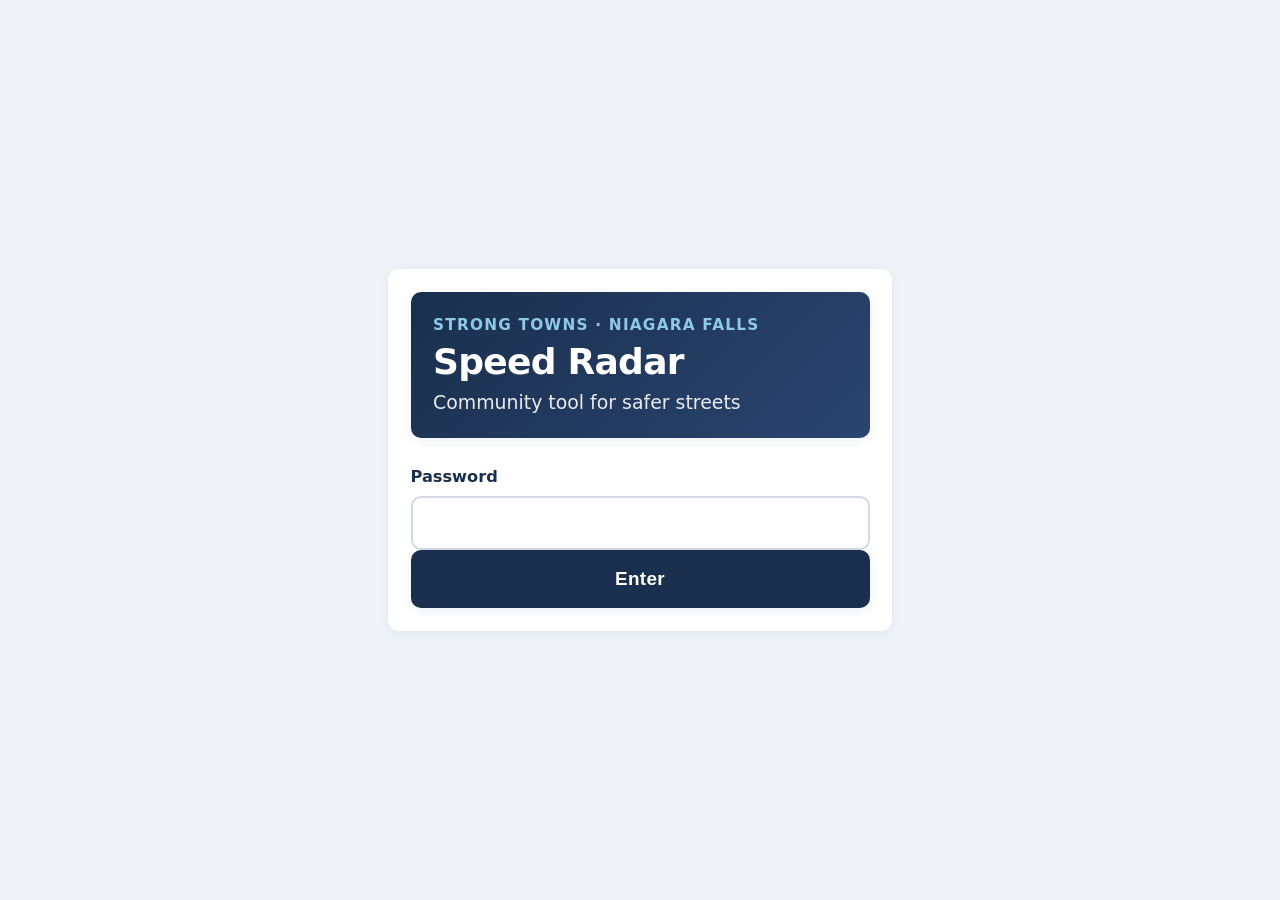
==== index.html @ 22db04b5 "Add NF speed radar tracker for volunteer field logging. Mobile-first static site with Google Sheets " ====
<!DOCTYPE html>
<html lang="en">
<head>
  <meta charset="UTF-8">
  <meta name="viewport" content="width=device-width, initial-scale=1.0">
  <title>Speed Radar · Strong Towns Niagara Falls</title>
  <link rel="icon" href="logo.png" type="image/png">
  <link rel="stylesheet" href="styles.css">
</head>
<body>
  <div id="login-overlay" class="overlay" hidden>
    <div class="overlay-card">
      <div class="site-header site-header--compact">
        <div class="brand-text">
          <p class="eyebrow">Strong Towns · Niagara Falls</p>
          <h1>Speed Radar</h1>
          <p class="tagline">Community tool for safer streets</p>
        </div>
      </div>
      <form id="login-form">
        <input type="text" name="username" autocomplete="username" tabindex="-1" aria-hidden="true" class="sr-only">
        <label for="password">Password</label>
        <input type="password" id="password" name="password" autocomplete="current-password" required>
        <p id="login-error" class="error" hidden>Incorrect password.</p>
        <button type="submit">Enter</button>
      </form>
    </div>
  </div>

  <main id="app" hidden>
    <header class="site-header site-header--tracker">
      <div class="brand-text">
        <p class="eyebrow">Strong Towns · Niagara Falls</p>
        <h1>Speed Radar</h1>
        <p class="tagline">Track vehicle speeds. Build the case for safer streets.</p>
      </div>
    </header>

    <nav class="site-nav" aria-label="Site">
      <span class="nav-current">Log speeds</span>
      <span class="nav-sep">·</span>
      <a href="results.html">Results</a>
      <span class="nav-sep">·</span>
      <a href="guide.html">How to run</a>
    </nav>

    <div class="page-content page-content--tracker">
    <form id="radar-form">
      <div class="field">
        <label for="street">Street</label>
        <input type="text" id="street" name="street" inputmode="text" autocomplete="street-address" placeholder="e.g. Main St" required>
      </div>

      <fieldset class="field">
        <legend>Direction</legend>
        <div class="segmented" role="group" aria-label="Direction">
          <button type="button" class="dir-btn" data-direction="N" aria-pressed="false">N</button>
          <button type="button" class="dir-btn" data-direction="S" aria-pressed="false">S</button>
          <button type="button" class="dir-btn" data-direction="E" aria-pressed="false">E</button>
          <button type="button" class="dir-btn" data-direction="W" aria-pressed="false">W</button>
        </div>
      </fieldset>

      <div class="field">
        <label for="speed">Speed (km/hr)</label>
        <input type="number" id="speed" name="speed" inputmode="numeric" min="1" max="250" step="1" placeholder="50" required>
      </div>

      <p id="form-error" class="error" hidden></p>
      <button type="submit" id="submit-btn">Log speed</button>
    </form>

    <section id="recent-section" class="recent-section" hidden>
      <h2>Recent readings</h2>
      <ul id="recent-list" class="recent-list"></ul>
    </section>

    <footer class="site-footer">
      <p id="status-line">Device: <span id="device-id"></span></p>
      <p id="queue-line" hidden><span id="queue-count">0</span> pending — will retry automatically</p>
      <p class="footer-credit">Strong Towns community speed radar</p>
    </footer>
    </div>
  </main>

  <script src="app.js"></script>
</body>
</html>
---- styles.css ----
*,
*::before,
*::after {
  box-sizing: border-box;
}

.sr-only {
  position: absolute;
  width: 1px;
  height: 1px;
  padding: 0;
  margin: -1px;
  overflow: hidden;
  clip: rect(0, 0, 0, 0);
  white-space: nowrap;
  border: 0;
}

:root {
  --st-navy: #1a2f4d;
  --st-navy-dark: #0f1c2e;
  --st-navy-mid: #2a4570;
  --st-accent: #8ecae6;
  --st-accent-dark: #5a9cb5;
  --bg: #f0f4f8;
  --surface: #ffffff;
  --text: #1a2f4d;
  --muted: #5c6778;
  --border: #d4dae3;
  --error: #b42318;
  --success: #1e6b3a;
  --radius: 10px;
  --shadow: 0 2px 12px rgba(26, 47, 77, 0.08);
  --page-max-width: 72rem;
  --page-padding: clamp(1rem, 3vw, 2rem);
  --content-narrow: 32rem;
}

html {
  font-size: 18px;
}

body {
  margin: 0;
  min-height: 100dvh;
  font-family: system-ui, -apple-system, "Segoe UI", Roboto, sans-serif;
  background: var(--bg);
  color: var(--text);
  line-height: 1.45;
}

h1 {
  margin: 0;
  font-size: 1.55rem;
  font-weight: 800;
  letter-spacing: -0.02em;
  line-height: 1.15;
}

.site-header h1 {
  font-size: 2rem;
}

.overlay-card {
  max-width: 28rem;
  margin: 0 auto;
  padding: 1.25rem;
}

#app,
#results-app,
#guide-app {
  max-width: var(--page-max-width);
  margin: 0 auto;
  padding: 1.25rem var(--page-padding);
}

.site-header {
  display: flex;
  align-items: center;
  gap: 1rem;
  margin: -1.25rem -1.25rem 1.5rem;
  padding: 1.25rem;
  background: linear-gradient(135deg, var(--st-navy) 0%, var(--st-navy-mid) 100%);
  color: #fff;
  border-radius: 0 0 var(--radius) var(--radius);
  box-shadow: var(--shadow);
}

.site-header--compact {
  margin: 0 0 1.5rem;
  border-radius: var(--radius);
}

.site-header--tracker,
.site-header--results,
.site-header--guide {
  margin: -1.25rem calc(-1 * var(--page-padding)) 1rem;
  padding: 1.35rem var(--page-padding);
}

.site-header--tracker h1,
.site-header--results h1,
.site-header--guide h1 {
  font-size: clamp(1.5rem, 2.5vw, 1.85rem);
}

.site-nav {
  display: flex;
  flex-wrap: wrap;
  align-items: center;
  justify-content: flex-start;
  gap: 0.5rem;
  width: 100%;
  margin: 0 0 1.25rem;
  padding: 0;
  font-size: 0.95rem;
}

.site-nav a {
  color: var(--st-navy-mid);
  font-weight: 600;
  text-decoration: none;
}

.site-nav a:hover {
  text-decoration: underline;
}

.site-nav .nav-sep {
  color: var(--muted);
}

.site-nav .nav-current {
  color: var(--muted);
  font-weight: 600;
}

.page-content {
  width: 100%;
  margin-inline: auto;
}

.page-content--tracker {
  max-width: var(--content-narrow);
}

.page-content--tracker .site-footer {
  text-align: left;
}

@media (min-width: 768px) {
  .page-content--tracker {
    max-width: 28rem;
  }
}

.page-content--prose {
  max-width: 52rem;
}

.page-content--prose .site-footer {
  text-align: left;
}

.site-footer {
  margin-top: 2.5rem;
  padding-top: 1rem;
  border-top: 1px solid var(--border);
  font-size: 0.85rem;
  color: var(--muted);
  text-align: center;
}

.site-footer a {
  color: var(--st-navy-mid);
  font-weight: 600;
  text-decoration: none;
}

.site-footer a:hover {
  text-decoration: underline;
}

.site-footer p {
  margin: 0.35rem 0;
}

.footer-credit {
  margin-top: 0.5rem;
  font-size: 0.75rem;
}

.logo-wrap {
  flex-shrink: 0;
  line-height: 0;
}

.site-header .logo-wrap {
  background: transparent;
  padding: 0;
}

.logo-wrap[hidden] {
  display: none !important;
}

.logo {
  display: block;
  width: 5.5rem;
  height: auto;
  max-height: 3.25rem;
  object-fit: contain;
}

.brand-text {
  min-width: 0;
}

.site-header .eyebrow {
  margin: 0 0 0.25rem;
  font-size: 0.85rem;
  font-weight: 700;
  letter-spacing: 0.08em;
  text-transform: uppercase;
  color: var(--st-accent);
}

.site-header .tagline {
  margin: 0.4rem 0 0;
  font-size: 1.05rem;
  line-height: 1.4;
  color: rgba(255, 255, 255, 0.9);
}

.overlay {
  position: fixed;
  inset: 0;
  align-items: center;
  justify-content: center;
  background: var(--bg);
  z-index: 100;
  padding: 1rem;
}

.overlay:not([hidden]) {
  display: flex;
}

.overlay[hidden],
main[hidden] {
  display: none !important;
}

.overlay-card {
  width: 100%;
  background: var(--surface);
  border-radius: var(--radius);
  box-shadow: var(--shadow);
  padding: 1.25rem;
}

.field {
  margin-bottom: 1.25rem;
}

label,
legend {
  display: block;
  font-weight: 700;
  font-size: 0.9rem;
  color: var(--st-navy);
  margin-bottom: 0.4rem;
}

fieldset {
  border: none;
  margin: 0;
  padding: 0;
}

input[type="text"],
input[type="number"],
input[type="password"] {
  width: 100%;
  padding: 0.75rem 0.9rem;
  font-size: 1.1rem;
  border: 2px solid var(--border);
  border-radius: var(--radius);
  background: var(--surface);
  color: var(--text);
}

input::placeholder {
  color: #9aa3b0;
}

input:focus {
  outline: 2px solid var(--st-accent-dark);
  outline-offset: 1px;
  border-color: var(--st-navy-mid);
}

.segmented {
  display: grid;
  grid-template-columns: repeat(4, 1fr);
  gap: 0.5rem;
}

.dir-btn {
  display: flex;
  align-items: center;
  justify-content: center;
  min-height: 3rem;
  margin: 0;
  font-size: 1.2rem;
  font-weight: 700;
  border: 2px solid var(--border);
  border-radius: var(--radius);
  background: var(--surface);
  cursor: pointer;
  user-select: none;
  color: var(--st-navy);
  font-family: inherit;
}

.dir-btn.active {
  background: var(--st-accent);
  border-color: var(--st-accent-dark);
  color: var(--st-navy-dark);
}

.dir-btn:focus-visible {
  outline: 2px solid var(--st-accent-dark);
  outline-offset: 2px;
}

button[type="submit"] {
  width: 100%;
  min-height: 3.25rem;
  font-size: 1.05rem;
  font-weight: 700;
  letter-spacing: 0.02em;
  color: #fff;
  background: var(--st-navy);
  border: none;
  border-radius: var(--radius);
  cursor: pointer;
  box-shadow: var(--shadow);
}

button[type="submit"]:hover {
  background: var(--st-navy-dark);
}

button[type="submit"]:disabled {
  opacity: 0.6;
  cursor: not-allowed;
}

button.success {
  background: var(--success);
}

.error {
  color: var(--error);
  font-size: 0.9rem;
  margin: 0.5rem 0;
}

footer {
  margin-top: 2rem;
  padding-top: 1rem;
  border-top: 1px solid var(--border);
  font-size: 0.8rem;
  color: var(--muted);
}

footer p {
  margin: 0.25rem 0;
}

#radar-form {
  background: var(--surface);
  padding: 1.15rem;
  border-radius: var(--radius);
  box-shadow: var(--shadow);
}

#queue-line {
  color: var(--st-accent-dark);
}

.recent-section {
  margin-top: 1.75rem;
  padding-top: 1.25rem;
  border-top: 1px solid var(--border);
}

.recent-section h2 {
  margin: 0 0 0.75rem;
  font-size: 0.85rem;
  font-weight: 700;
  letter-spacing: 0.06em;
  text-transform: uppercase;
  color: var(--muted);
}

.recent-list {
  list-style: none;
  margin: 0;
  padding: 0;
}

.recent-list li {
  display: flex;
  justify-content: space-between;
  gap: 0.75rem;
  padding: 0.65rem 0.75rem;
  margin-bottom: 0.35rem;
  background: var(--surface);
  border-radius: 8px;
  border-left: 3px solid var(--st-accent-dark);
  font-size: 0.95rem;
  box-shadow: 0 1px 4px rgba(26, 47, 77, 0.05);
}

.recent-list li:last-child {
  margin-bottom: 0;
}

.recent-main {
  font-weight: 600;
  color: var(--st-navy);
}

.recent-meta {
  color: var(--muted);
  font-size: 0.8rem;
  white-space: nowrap;
}
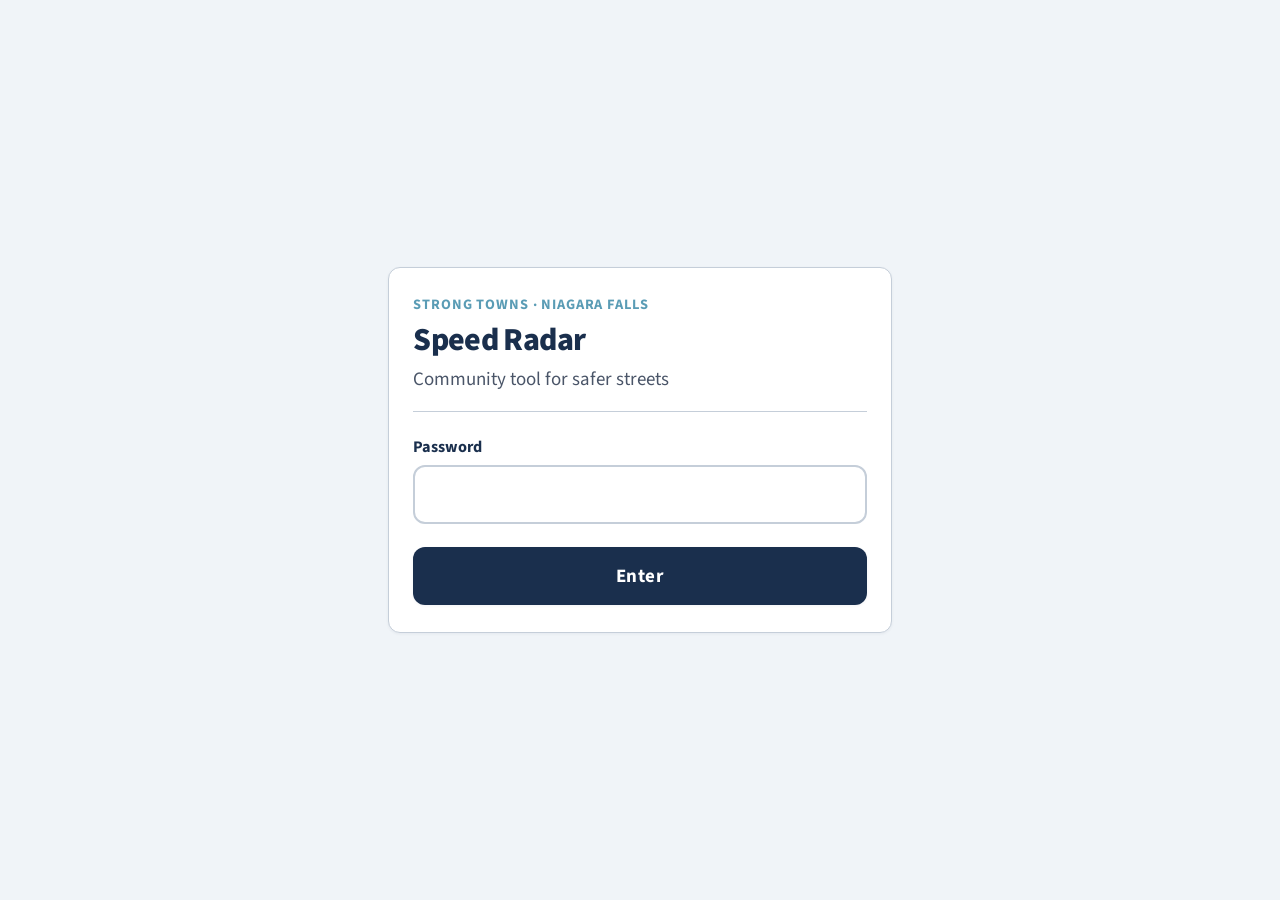
==== commit c0def91f: "Polish site chrome for AODA publish while keeping Strong Towns colours. Add sticky nav, accessibilit" ====
--- a/index.html
+++ b/index.html
@@ -5,83 +5,98 @@
   <meta name="viewport" content="width=device-width, initial-scale=1.0">
   <title>Speed Radar · Strong Towns Niagara Falls</title>
   <link rel="icon" href="logo.png" type="image/png">
+  <link rel="preconnect" href="https://fonts.googleapis.com">
+  <link rel="preconnect" href="https://fonts.gstatic.com" crossorigin>
+  <link href="https://fonts.googleapis.com/css2?family=Source+Sans+3:wght@400;600;700;800&display=swap" rel="stylesheet">
   <link rel="stylesheet" href="styles.css">
 </head>
 <body>
+  <a class="skip-link" href="#main-content">Skip to main content</a>
+
   <div id="login-overlay" class="overlay" hidden>
     <div class="overlay-card">
-      <div class="site-header site-header--compact">
-        <div class="brand-text">
-          <p class="eyebrow">Strong Towns · Niagara Falls</p>
-          <h1>Speed Radar</h1>
-          <p class="tagline">Community tool for safer streets</p>
-        </div>
+      <div class="page-hero">
+        <p class="eyebrow">Strong Towns · Niagara Falls</p>
+        <h1>Speed Radar</h1>
+        <p class="tagline">Community tool for safer streets</p>
       </div>
       <form id="login-form">
         <input type="text" name="username" autocomplete="username" tabindex="-1" aria-hidden="true" class="sr-only">
-        <label for="password">Password</label>
-        <input type="password" id="password" name="password" autocomplete="current-password" required>
-        <p id="login-error" class="error" hidden>Incorrect password.</p>
+        <div class="field">
+          <label for="password">Password</label>
+          <input type="password" id="password" name="password" autocomplete="current-password" required aria-describedby="login-error">
+        </div>
+        <p id="login-error" class="error" role="alert" hidden>Incorrect password.</p>
         <button type="submit">Enter</button>
       </form>
     </div>
   </div>
 
-  <main id="app" hidden>
-    <header class="site-header site-header--tracker">
-      <div class="brand-text">
+  <div id="app" hidden>
+    <header class="top-nav">
+      <a class="top-nav-brand" href="index.html">
+        <span class="brand-mark" aria-hidden="true">ST</span>
+        <span class="brand-name">Strong Towns <span class="brand-place">Niagara Falls</span></span>
+      </a>
+      <nav class="top-nav-links" aria-label="Site">
+        <span class="nav-current" aria-current="page">Log speeds</span>
+        <a href="results.html">Results</a>
+        <a href="guide.html">How to run</a>
+        <a class="top-nav-cta" href="results.html">View results</a>
+      </nav>
+    </header>
+
+    <main id="main-content" class="page-shell" tabindex="-1">
+      <header class="page-hero">
         <p class="eyebrow">Strong Towns · Niagara Falls</p>
         <h1>Speed Radar</h1>
         <p class="tagline">Track vehicle speeds. Build the case for safer streets.</p>
+      </header>
+
+      <div class="page-content page-content--tracker">
+        <form id="radar-form" novalidate>
+          <div class="field">
+            <label for="street">Street</label>
+            <input type="text" id="street" name="street" inputmode="text" autocomplete="street-address" placeholder="e.g. Main St" required>
+          </div>
+
+          <fieldset class="field">
+            <legend>Direction</legend>
+            <div class="segmented" role="group" aria-label="Direction">
+              <button type="button" class="dir-btn" data-direction="N" aria-pressed="false">N</button>
+              <button type="button" class="dir-btn" data-direction="S" aria-pressed="false">S</button>
+              <button type="button" class="dir-btn" data-direction="E" aria-pressed="false">E</button>
+              <button type="button" class="dir-btn" data-direction="W" aria-pressed="false">W</button>
+            </div>
+          </fieldset>
+
+          <div class="field">
+            <label for="speed">Speed (km/hr)</label>
+            <input type="number" id="speed" name="speed" inputmode="numeric" min="1" max="250" step="1" placeholder="50" required aria-describedby="form-error">
+          </div>
+
+          <p id="form-error" class="error" role="alert" aria-live="assertive" hidden></p>
+          <button type="submit" id="submit-btn">Log speed</button>
+        </form>
+
+        <section id="recent-section" class="recent-section" hidden aria-labelledby="recent-heading">
+          <h2 id="recent-heading">Recent readings</h2>
+          <ul id="recent-list" class="recent-list"></ul>
+        </section>
+
+        <footer class="site-footer">
+          <p id="status-line">Device: <span id="device-id"></span></p>
+          <p id="queue-line" class="info-strip" hidden><span id="queue-count">0</span> pending — will retry automatically</p>
+          <nav class="footer-nav" aria-label="Footer">
+            <a href="results.html">Results</a>
+            <a href="guide.html">How to run</a>
+            <a href="accessibility.html">Accessibility</a>
+          </nav>
+          <p class="footer-credit">Strong Towns community speed radar</p>
+        </footer>
       </div>
-    </header>
-
-    <nav class="site-nav" aria-label="Site">
-      <span class="nav-current">Log speeds</span>
-      <span class="nav-sep">·</span>
-      <a href="results.html">Results</a>
-      <span class="nav-sep">·</span>
-      <a href="guide.html">How to run</a>
-    </nav>
-
-    <div class="page-content page-content--tracker">
-    <form id="radar-form">
-      <div class="field">
-        <label for="street">Street</label>
-        <input type="text" id="street" name="street" inputmode="text" autocomplete="street-address" placeholder="e.g. Main St" required>
-      </div>
-
-      <fieldset class="field">
-        <legend>Direction</legend>
-        <div class="segmented" role="group" aria-label="Direction">
-          <button type="button" class="dir-btn" data-direction="N" aria-pressed="false">N</button>
-          <button type="button" class="dir-btn" data-direction="S" aria-pressed="false">S</button>
-          <button type="button" class="dir-btn" data-direction="E" aria-pressed="false">E</button>
-          <button type="button" class="dir-btn" data-direction="W" aria-pressed="false">W</button>
-        </div>
-      </fieldset>
-
-      <div class="field">
-        <label for="speed">Speed (km/hr)</label>
-        <input type="number" id="speed" name="speed" inputmode="numeric" min="1" max="250" step="1" placeholder="50" required>
-      </div>
-
-      <p id="form-error" class="error" hidden></p>
-      <button type="submit" id="submit-btn">Log speed</button>
-    </form>
-
-    <section id="recent-section" class="recent-section" hidden>
-      <h2>Recent readings</h2>
-      <ul id="recent-list" class="recent-list"></ul>
-    </section>
-
-    <footer class="site-footer">
-      <p id="status-line">Device: <span id="device-id"></span></p>
-      <p id="queue-line" hidden><span id="queue-count">0</span> pending — will retry automatically</p>
-      <p class="footer-credit">Strong Towns community speed radar</p>
-    </footer>
-    </div>
-  </main>
+    </main>
+  </div>
 
   <script src="app.js"></script>
 </body>
--- a/styles.css
+++ b/styles.css
@@ -24,27 +24,49 @@
   --st-accent-dark: #5a9cb5;
   --bg: #f0f4f8;
   --surface: #ffffff;
+  --panel: #e8eef4;
   --text: #1a2f4d;
-  --muted: #5c6778;
-  --border: #d4dae3;
+  --muted: #4a5568;
+  --border: #c5ced9;
   --error: #b42318;
   --success: #1e6b3a;
-  --radius: 10px;
-  --shadow: 0 2px 12px rgba(26, 47, 77, 0.08);
+  --radius: 12px;
+  --shadow: 0 1px 3px rgba(26, 47, 77, 0.06);
   --page-max-width: 72rem;
   --page-padding: clamp(1rem, 3vw, 2rem);
   --content-narrow: 32rem;
+  --nav-height: 3.5rem;
+  --focus-ring: 2px solid var(--st-accent-dark);
+  --font: "Source Sans 3", "Segoe UI", sans-serif;
 }
 
 html {
   font-size: 18px;
+  scroll-behavior: smooth;
+}
+
+@media (prefers-reduced-motion: reduce) {
+  html {
+    scroll-behavior: auto;
+  }
+
+  *,
+  *::before,
+  *::after {
+    animation-duration: 0.01ms !important;
+    animation-iteration-count: 1 !important;
+    transition-duration: 0.01ms !important;
+  }
 }
 
 body {
   margin: 0;
   min-height: 100dvh;
-  font-family: system-ui, -apple-system, "Segoe UI", Roboto, sans-serif;
-  background: var(--bg);
+  font-family: var(--font);
+  background:
+    radial-gradient(ellipse 120% 80% at 100% -20%, rgba(142, 202, 230, 0.28), transparent 55%),
+    radial-gradient(ellipse 90% 60% at -10% 100%, rgba(26, 47, 77, 0.06), transparent 50%),
+    var(--bg);
   color: var(--text);
   line-height: 1.45;
 }
@@ -55,85 +77,191 @@
   font-weight: 800;
   letter-spacing: -0.02em;
   line-height: 1.15;
-}
-
-.site-header h1 {
-  font-size: 2rem;
-}
-
-.overlay-card {
-  max-width: 28rem;
-  margin: 0 auto;
-  padding: 1.25rem;
-}
-
-#app,
-#results-app,
-#guide-app {
-  max-width: var(--page-max-width);
-  margin: 0 auto;
-  padding: 1.25rem var(--page-padding);
-}
-
-.site-header {
-  display: flex;
-  align-items: center;
-  gap: 1rem;
-  margin: -1.25rem -1.25rem 1.5rem;
-  padding: 1.25rem;
-  background: linear-gradient(135deg, var(--st-navy) 0%, var(--st-navy-mid) 100%);
+  color: var(--st-navy);
+}
+
+a:focus-visible,
+button:focus-visible,
+input:focus-visible,
+select:focus-visible,
+summary:focus-visible {
+  outline: var(--focus-ring);
+  outline-offset: 2px;
+}
+
+.skip-link {
+  position: absolute;
+  left: 0.75rem;
+  top: -3rem;
+  z-index: 200;
+  padding: 0.5rem 0.85rem;
+  background: var(--st-navy);
   color: #fff;
-  border-radius: 0 0 var(--radius) var(--radius);
-  box-shadow: var(--shadow);
-}
-
-.site-header--compact {
-  margin: 0 0 1.5rem;
-  border-radius: var(--radius);
-}
-
-.site-header--tracker,
-.site-header--results,
-.site-header--guide {
-  margin: -1.25rem calc(-1 * var(--page-padding)) 1rem;
-  padding: 1.35rem var(--page-padding);
-}
-
-.site-header--tracker h1,
-.site-header--results h1,
-.site-header--guide h1 {
-  font-size: clamp(1.5rem, 2.5vw, 1.85rem);
-}
-
-.site-nav {
+  font-weight: 700;
+  text-decoration: none;
+  border-radius: 8px;
+}
+
+.skip-link:focus {
+  top: 0.75rem;
+}
+
+/* ——— Top nav (UnionOps-inspired chrome, ST colours) ——— */
+
+.top-nav {
+  position: sticky;
+  top: 0;
+  z-index: 50;
   display: flex;
   flex-wrap: wrap;
   align-items: center;
-  justify-content: flex-start;
-  gap: 0.5rem;
-  width: 100%;
-  margin: 0 0 1.25rem;
-  padding: 0;
-  font-size: 0.95rem;
-}
-
-.site-nav a {
+  justify-content: space-between;
+  gap: 0.75rem 1.25rem;
+  min-height: var(--nav-height);
+  padding: 0.65rem var(--page-padding);
+  background: rgba(255, 255, 255, 0.92);
+  backdrop-filter: blur(8px);
+  border-bottom: 1px solid var(--border);
+}
+
+@media (min-width: 768px) {
+  .top-nav {
+    padding-left: max(var(--page-padding), calc((100% - var(--page-max-width)) / 2 + var(--page-padding)));
+    padding-right: max(var(--page-padding), calc((100% - var(--page-max-width)) / 2 + var(--page-padding)));
+  }
+}
+
+.top-nav-brand {
+  display: flex;
+  align-items: center;
+  gap: 0.65rem;
+  text-decoration: none;
+  color: var(--st-navy);
+  min-width: 0;
+}
+
+.top-nav-brand:hover .brand-name {
+  color: var(--st-navy-mid);
+}
+
+.brand-mark {
+  flex-shrink: 0;
+  display: inline-flex;
+  align-items: center;
+  justify-content: center;
+  width: 2rem;
+  height: 2rem;
+  font-size: 0.7rem;
+  font-weight: 800;
+  letter-spacing: 0.02em;
+  color: #fff;
+  background: var(--st-navy);
+  border-radius: 8px;
+}
+
+.brand-name {
+  font-weight: 800;
+  font-size: 1rem;
+  letter-spacing: -0.01em;
+  line-height: 1.2;
+}
+
+.brand-place {
+  display: block;
+  font-size: 0.72rem;
+  font-weight: 600;
+  color: var(--muted);
+  letter-spacing: 0.02em;
+}
+
+.top-nav-links {
+  display: flex;
+  flex-wrap: wrap;
+  align-items: center;
+  gap: 0.35rem 0.85rem;
+  font-size: 0.92rem;
+}
+
+.top-nav-links a {
   color: var(--st-navy-mid);
   font-weight: 600;
   text-decoration: none;
 }
 
-.site-nav a:hover {
+.top-nav-links a:hover {
   text-decoration: underline;
-}
-
-.site-nav .nav-sep {
+  text-underline-offset: 3px;
+}
+
+.top-nav-links .nav-current {
   color: var(--muted);
-}
-
-.site-nav .nav-current {
+  font-weight: 700;
+}
+
+.top-nav-cta {
+  display: inline-flex;
+  align-items: center;
+  justify-content: center;
+  padding: 0.4rem 0.85rem;
+  font-size: 0.88rem;
+  font-weight: 700;
+  color: #fff !important;
+  background: var(--st-navy);
+  border-radius: 8px;
+  text-decoration: none !important;
+}
+
+.top-nav-cta:hover {
+  background: var(--st-navy-dark);
+}
+
+/* ——— Page shell ——— */
+
+#app,
+#results-app,
+#guide-app,
+#a11y-app {
+  margin: 0;
+  padding: 0 0 2rem;
+}
+
+.page-shell {
+  max-width: var(--page-max-width);
+  margin: 0 auto;
+  padding: 1.25rem var(--page-padding) 0;
+}
+
+.page-hero {
+  margin: 0 0 1.5rem;
+  padding-bottom: 1.15rem;
+  border-bottom: 1px solid var(--border);
+}
+
+.page-hero h1 {
+  font-size: clamp(1.5rem, 2.5vw, 1.95rem);
+}
+
+.page-hero .eyebrow {
+  margin: 0 0 0.35rem;
+  font-size: 0.8rem;
+  font-weight: 700;
+  letter-spacing: 0.06em;
+  text-transform: uppercase;
+  color: var(--st-accent-dark);
+}
+
+.page-hero .tagline,
+.page-hero .event-date {
+  margin: 0.45rem 0 0;
+  font-size: 1.05rem;
+  line-height: 1.4;
   color: var(--muted);
+}
+
+.page-hero .event-date {
+  font-size: 0.95rem;
   font-weight: 600;
+  color: var(--st-navy-mid);
 }
 
 .page-content {
@@ -161,6 +289,10 @@
 
 .page-content--prose .site-footer {
   text-align: left;
+}
+
+.page-content--wide {
+  max-width: 64rem;
 }
 
 .site-footer {
@@ -191,47 +323,14 @@
   font-size: 0.75rem;
 }
 
-.logo-wrap {
-  flex-shrink: 0;
-  line-height: 0;
-}
-
-.site-header .logo-wrap {
-  background: transparent;
-  padding: 0;
-}
-
-.logo-wrap[hidden] {
-  display: none !important;
-}
-
-.logo {
-  display: block;
-  width: 5.5rem;
-  height: auto;
-  max-height: 3.25rem;
-  object-fit: contain;
-}
-
-.brand-text {
-  min-width: 0;
-}
-
-.site-header .eyebrow {
-  margin: 0 0 0.25rem;
-  font-size: 0.85rem;
-  font-weight: 700;
-  letter-spacing: 0.08em;
-  text-transform: uppercase;
-  color: var(--st-accent);
-}
-
-.site-header .tagline {
-  margin: 0.4rem 0 0;
-  font-size: 1.05rem;
-  line-height: 1.4;
-  color: rgba(255, 255, 255, 0.9);
-}
+.footer-nav {
+  display: flex;
+  flex-wrap: wrap;
+  justify-content: center;
+  gap: 0.35rem 0.75rem;
+}
+
+/* ——— Login overlay ——— */
 
 .overlay {
   position: fixed;
@@ -248,17 +347,28 @@
 }
 
 .overlay[hidden],
-main[hidden] {
+main[hidden],
+#app[hidden] {
   display: none !important;
 }
 
 .overlay-card {
   width: 100%;
+  max-width: 28rem;
+  margin: 0 auto;
   background: var(--surface);
+  border: 1px solid var(--border);
   border-radius: var(--radius);
   box-shadow: var(--shadow);
-  padding: 1.25rem;
-}
+  padding: 1.5rem 1.35rem;
+}
+
+.overlay-card .page-hero {
+  margin-bottom: 1.25rem;
+  padding-bottom: 1rem;
+}
+
+/* ——— Form controls ——— */
 
 .field {
   margin-bottom: 1.25rem;
@@ -281,10 +391,12 @@
 
 input[type="text"],
 input[type="number"],
-input[type="password"] {
+input[type="password"],
+select {
   width: 100%;
   padding: 0.75rem 0.9rem;
   font-size: 1.1rem;
+  font-family: inherit;
   border: 2px solid var(--border);
   border-radius: var(--radius);
   background: var(--surface);
@@ -292,11 +404,11 @@
 }
 
 input::placeholder {
-  color: #9aa3b0;
+  color: #7a8699;
 }
 
 input:focus {
-  outline: 2px solid var(--st-accent-dark);
+  outline: var(--focus-ring);
   outline-offset: 1px;
   border-color: var(--st-navy-mid);
 }
@@ -331,7 +443,7 @@
 }
 
 .dir-btn:focus-visible {
-  outline: 2px solid var(--st-accent-dark);
+  outline: var(--focus-ring);
   outline-offset: 2px;
 }
 
@@ -341,6 +453,7 @@
   font-size: 1.05rem;
   font-weight: 700;
   letter-spacing: 0.02em;
+  font-family: inherit;
   color: #fff;
   background: var(--st-navy);
   border: none;
@@ -368,27 +481,27 @@
   margin: 0.5rem 0;
 }
 
-footer {
-  margin-top: 2rem;
-  padding-top: 1rem;
-  border-top: 1px solid var(--border);
-  font-size: 0.8rem;
-  color: var(--muted);
-}
-
-footer p {
-  margin: 0.25rem 0;
-}
-
 #radar-form {
   background: var(--surface);
-  padding: 1.15rem;
+  padding: 1.25rem;
   border-radius: var(--radius);
+  border: 1px solid var(--border);
   box-shadow: var(--shadow);
 }
 
 #queue-line {
-  color: var(--st-accent-dark);
+  color: var(--st-navy-mid);
+  font-weight: 600;
+}
+
+.info-strip {
+  margin: 1rem 0;
+  padding: 0.75rem 1rem;
+  background: var(--panel);
+  border-radius: var(--radius);
+  border-left: 4px solid var(--st-accent-dark);
+  font-size: 0.9rem;
+  color: var(--st-navy);
 }
 
 .recent-section {
@@ -420,9 +533,9 @@
   margin-bottom: 0.35rem;
   background: var(--surface);
   border-radius: 8px;
+  border: 1px solid var(--border);
   border-left: 3px solid var(--st-accent-dark);
   font-size: 0.95rem;
-  box-shadow: 0 1px 4px rgba(26, 47, 77, 0.05);
 }
 
 .recent-list li:last-child {
@@ -439,3 +552,22 @@
   font-size: 0.8rem;
   white-space: nowrap;
 }
+
+/* Accessibility statement */
+
+.a11y-prose h2 {
+  margin: 2rem 0 0.75rem;
+  font-size: 1.2rem;
+  color: var(--st-navy);
+}
+
+.a11y-prose p,
+.a11y-prose li {
+  font-size: 0.95rem;
+  line-height: 1.55;
+  color: var(--text);
+}
+
+.a11y-prose ul {
+  padding-left: 1.25rem;
+}
